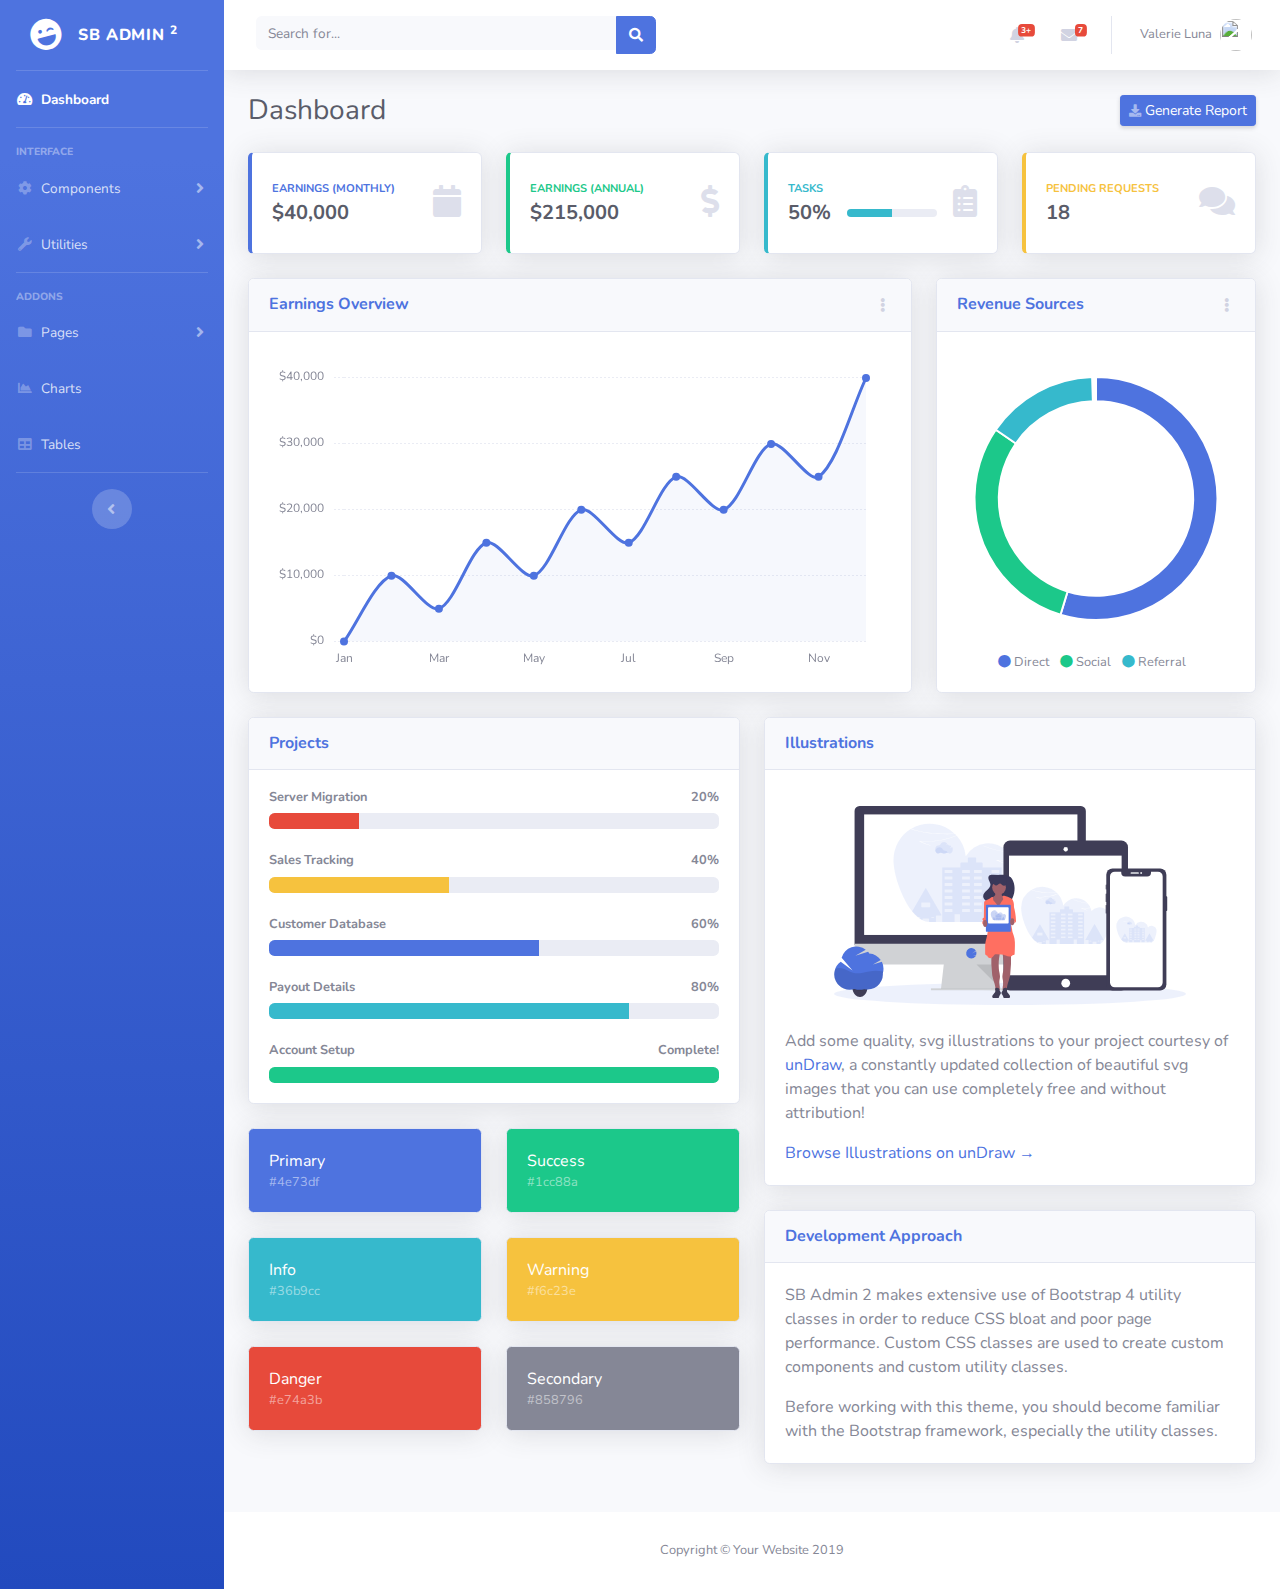
==== sb_admin2/index.html @ cfa723a1 "import data" ====
<!DOCTYPE html>
<html lang="en">

<head>

  <meta charset="utf-8">
  <meta http-equiv="X-UA-Compatible" content="IE=edge">
  <meta name="viewport" content="width=device-width, initial-scale=1, shrink-to-fit=no">
  <meta name="description" content="">
  <meta name="author" content="">

  <title>SB Admin 2 - Dashboard</title>

  <!-- Custom fonts for this template-->
  <link href="vendor/fontawesome-free/css/all.min.css" rel="stylesheet" type="text/css">
  <link href="https://fonts.googleapis.com/css?family=Nunito:200,200i,300,300i,400,400i,600,600i,700,700i,800,800i,900,900i" rel="stylesheet">

  <!-- Custom styles for this template-->
  <link href="css/sb-admin-2.min.css" rel="stylesheet">

</head>

<body id="page-top">

  <!-- Page Wrapper -->
  <div id="wrapper">

    <!-- Sidebar -->
    <ul class="navbar-nav bg-gradient-primary sidebar sidebar-dark accordion" id="accordionSidebar">

      <!-- Sidebar - Brand -->
      <a class="sidebar-brand d-flex align-items-center justify-content-center" href="index.html">
        <div class="sidebar-brand-icon rotate-n-15">
          <i class="fas fa-laugh-wink"></i>
        </div>
        <div class="sidebar-brand-text mx-3">SB Admin <sup>2</sup></div>
      </a>

      <!-- Divider -->
      <hr class="sidebar-divider my-0">

      <!-- Nav Item - Dashboard -->
      <li class="nav-item active">
        <a class="nav-link" href="index.html">
          <i class="fas fa-fw fa-tachometer-alt"></i>
          <span>Dashboard</span></a>
      </li>

      <!-- Divider -->
      <hr class="sidebar-divider">

      <!-- Heading -->
      <div class="sidebar-heading">
        Interface
      </div>

      <!-- Nav Item - Pages Collapse Menu -->
      <li class="nav-item">
        <a class="nav-link collapsed" href="#" data-toggle="collapse" data-target="#collapseTwo" aria-expanded="true" aria-controls="collapseTwo">
          <i class="fas fa-fw fa-cog"></i>
          <span>Components</span>
        </a>
        <div id="collapseTwo" class="collapse" aria-labelledby="headingTwo" data-parent="#accordionSidebar">
          <div class="bg-white py-2 collapse-inner rounded">
            <h6 class="collapse-header">Custom Components:</h6>
            <a class="collapse-item" href="buttons.html">Buttons</a>
            <a class="collapse-item" href="cards.html">Cards</a>
          </div>
        </div>
      </li>

      <!-- Nav Item - Utilities Collapse Menu -->
      <li class="nav-item">
        <a class="nav-link collapsed" href="#" data-toggle="collapse" data-target="#collapseUtilities" aria-expanded="true" aria-controls="collapseUtilities">
          <i class="fas fa-fw fa-wrench"></i>
          <span>Utilities</span>
        </a>
        <div id="collapseUtilities" class="collapse" aria-labelledby="headingUtilities" data-parent="#accordionSidebar">
          <div class="bg-white py-2 collapse-inner rounded">
            <h6 class="collapse-header">Custom Utilities:</h6>
            <a class="collapse-item" href="utilities-color.html">Colors</a>
            <a class="collapse-item" href="utilities-border.html">Borders</a>
            <a class="collapse-item" href="utilities-animation.html">Animations</a>
            <a class="collapse-item" href="utilities-other.html">Other</a>
          </div>
        </div>
      </li>

      <!-- Divider -->
      <hr class="sidebar-divider">

      <!-- Heading -->
      <div class="sidebar-heading">
        Addons
      </div>

      <!-- Nav Item - Pages Collapse Menu -->
      <li class="nav-item">
        <a class="nav-link collapsed" href="#" data-toggle="collapse" data-target="#collapsePages" aria-expanded="true" aria-controls="collapsePages">
          <i class="fas fa-fw fa-folder"></i>
          <span>Pages</span>
        </a>
        <div id="collapsePages" class="collapse" aria-labelledby="headingPages" data-parent="#accordionSidebar">
          <div class="bg-white py-2 collapse-inner rounded">
            <h6 class="collapse-header">Login Screens:</h6>
            <a class="collapse-item" href="login.html">Login</a>
            <a class="collapse-item" href="register.html">Register</a>
            <a class="collapse-item" href="forgot-password.html">Forgot Password</a>
            <div class="collapse-divider"></div>
            <h6 class="collapse-header">Other Pages:</h6>
            <a class="collapse-item" href="404.html">404 Page</a>
            <a class="collapse-item" href="blank.html">Blank Page</a>
          </div>
        </div>
      </li>

      <!-- Nav Item - Charts -->
      <li class="nav-item">
        <a class="nav-link" href="charts.html">
          <i class="fas fa-fw fa-chart-area"></i>
          <span>Charts</span></a>
      </li>

      <!-- Nav Item - Tables -->
      <li class="nav-item">
        <a class="nav-link" href="tables.html">
          <i class="fas fa-fw fa-table"></i>
          <span>Tables</span></a>
      </li>

      <!-- Divider -->
      <hr class="sidebar-divider d-none d-md-block">

      <!-- Sidebar Toggler (Sidebar) -->
      <div class="text-center d-none d-md-inline">
        <button class="rounded-circle border-0" id="sidebarToggle"></button>
      </div>

    </ul>
    <!-- End of Sidebar -->

    <!-- Content Wrapper -->
    <div id="content-wrapper" class="d-flex flex-column">

      <!-- Main Content -->
      <div id="content">

        <!-- Topbar -->
        <nav class="navbar navbar-expand navbar-light bg-white topbar mb-4 static-top shadow">

          <!-- Sidebar Toggle (Topbar) -->
          <button id="sidebarToggleTop" class="btn btn-link d-md-none rounded-circle mr-3">
            <i class="fa fa-bars"></i>
          </button>

          <!-- Topbar Search -->
          <form class="d-none d-sm-inline-block form-inline mr-auto ml-md-3 my-2 my-md-0 mw-100 navbar-search">
            <div class="input-group">
              <input type="text" class="form-control bg-light border-0 small" placeholder="Search for..." aria-label="Search" aria-describedby="basic-addon2">
              <div class="input-group-append">
                <button class="btn btn-primary" type="button">
                  <i class="fas fa-search fa-sm"></i>
                </button>
              </div>
            </div>
          </form>

          <!-- Topbar Navbar -->
          <ul class="navbar-nav ml-auto">

            <!-- Nav Item - Search Dropdown (Visible Only XS) -->
            <li class="nav-item dropdown no-arrow d-sm-none">
              <a class="nav-link dropdown-toggle" href="#" id="searchDropdown" role="button" data-toggle="dropdown" aria-haspopup="true" aria-expanded="false">
                <i class="fas fa-search fa-fw"></i>
              </a>
              <!-- Dropdown - Messages -->
              <div class="dropdown-menu dropdown-menu-right p-3 shadow animated--grow-in" aria-labelledby="searchDropdown">
                <form class="form-inline mr-auto w-100 navbar-search">
                  <div class="input-group">
                    <input type="text" class="form-control bg-light border-0 small" placeholder="Search for..." aria-label="Search" aria-describedby="basic-addon2">
                    <div class="input-group-append">
                      <button class="btn btn-primary" type="button">
                        <i class="fas fa-search fa-sm"></i>
                      </button>
                    </div>
                  </div>
                </form>
              </div>
            </li>

            <!-- Nav Item - Alerts -->
            <li class="nav-item dropdown no-arrow mx-1">
              <a class="nav-link dropdown-toggle" href="#" id="alertsDropdown" role="button" data-toggle="dropdown" aria-haspopup="true" aria-expanded="false">
                <i class="fas fa-bell fa-fw"></i>
                <!-- Counter - Alerts -->
                <span class="badge badge-danger badge-counter">3+</span>
              </a>
              <!-- Dropdown - Alerts -->
              <div class="dropdown-list dropdown-menu dropdown-menu-right shadow animated--grow-in" aria-labelledby="alertsDropdown">
                <h6 class="dropdown-header">
                  Alerts Center
                </h6>
                <a class="dropdown-item d-flex align-items-center" href="#">
                  <div class="mr-3">
                    <div class="icon-circle bg-primary">
                      <i class="fas fa-file-alt text-white"></i>
                    </div>
                  </div>
                  <div>
                    <div class="small text-gray-500">December 12, 2019</div>
                    <span class="font-weight-bold">A new monthly report is ready to download!</span>
                  </div>
                </a>
                <a class="dropdown-item d-flex align-items-center" href="#">
                  <div class="mr-3">
                    <div class="icon-circle bg-success">
                      <i class="fas fa-donate text-white"></i>
                    </div>
                  </div>
                  <div>
                    <div class="small text-gray-500">December 7, 2019</div>
                    $290.29 has been deposited into your account!
                  </div>
                </a>
                <a class="dropdown-item d-flex align-items-center" href="#">
                  <div class="mr-3">
                    <div class="icon-circle bg-warning">
                      <i class="fas fa-exclamation-triangle text-white"></i>
                    </div>
                  </div>
                  <div>
                    <div class="small text-gray-500">December 2, 2019</div>
                    Spending Alert: We've noticed unusually high spending for your account.
                  </div>
                </a>
                <a class="dropdown-item text-center small text-gray-500" href="#">Show All Alerts</a>
              </div>
            </li>

            <!-- Nav Item - Messages -->
            <li class="nav-item dropdown no-arrow mx-1">
              <a class="nav-link dropdown-toggle" href="#" id="messagesDropdown" role="button" data-toggle="dropdown" aria-haspopup="true" aria-expanded="false">
                <i class="fas fa-envelope fa-fw"></i>
                <!-- Counter - Messages -->
                <span class="badge badge-danger badge-counter">7</span>
              </a>
              <!-- Dropdown - Messages -->
              <div class="dropdown-list dropdown-menu dropdown-menu-right shadow animated--grow-in" aria-labelledby="messagesDropdown">
                <h6 class="dropdown-header">
                  Message Center
                </h6>
                <a class="dropdown-item d-flex align-items-center" href="#">
                  <div class="dropdown-list-image mr-3">
                    <img class="rounded-circle" src="https://source.unsplash.com/fn_BT9fwg_E/60x60" alt="">
                    <div class="status-indicator bg-success"></div>
                  </div>
                  <div class="font-weight-bold">
                    <div class="text-truncate">Hi there! I am wondering if you can help me with a problem I've been having.</div>
                    <div class="small text-gray-500">Emily Fowler · 58m</div>
                  </div>
                </a>
                <a class="dropdown-item d-flex align-items-center" href="#">
                  <div class="dropdown-list-image mr-3">
                    <img class="rounded-circle" src="https://source.unsplash.com/AU4VPcFN4LE/60x60" alt="">
                    <div class="status-indicator"></div>
                  </div>
                  <div>
                    <div class="text-truncate">I have the photos that you ordered last month, how would you like them sent to you?</div>
                    <div class="small text-gray-500">Jae Chun · 1d</div>
                  </div>
                </a>
                <a class="dropdown-item d-flex align-items-center" href="#">
                  <div class="dropdown-list-image mr-3">
                    <img class="rounded-circle" src="https://source.unsplash.com/CS2uCrpNzJY/60x60" alt="">
                    <div class="status-indicator bg-warning"></div>
                  </div>
                  <div>
                    <div class="text-truncate">Last month's report looks great, I am very happy with the progress so far, keep up the good work!</div>
                    <div class="small text-gray-500">Morgan Alvarez · 2d</div>
                  </div>
                </a>
                <a class="dropdown-item d-flex align-items-center" href="#">
                  <div class="dropdown-list-image mr-3">
                    <img class="rounded-circle" src="https://source.unsplash.com/Mv9hjnEUHR4/60x60" alt="">
                    <div class="status-indicator bg-success"></div>
                  </div>
                  <div>
                    <div class="text-truncate">Am I a good boy? The reason I ask is because someone told me that people say this to all dogs, even if they aren't good...</div>
                    <div class="small text-gray-500">Chicken the Dog · 2w</div>
                  </div>
                </a>
                <a class="dropdown-item text-center small text-gray-500" href="#">Read More Messages</a>
              </div>
            </li>

            <div class="topbar-divider d-none d-sm-block"></div>

            <!-- Nav Item - User Information -->
            <li class="nav-item dropdown no-arrow">
              <a class="nav-link dropdown-toggle" href="#" id="userDropdown" role="button" data-toggle="dropdown" aria-haspopup="true" aria-expanded="false">
                <span class="mr-2 d-none d-lg-inline text-gray-600 small">Valerie Luna</span>
                <img class="img-profile rounded-circle" src="https://source.unsplash.com/QAB-WJcbgJk/60x60">
              </a>
              <!-- Dropdown - User Information -->
              <div class="dropdown-menu dropdown-menu-right shadow animated--grow-in" aria-labelledby="userDropdown">
                <a class="dropdown-item" href="#">
                  <i class="fas fa-user fa-sm fa-fw mr-2 text-gray-400"></i>
                  Profile
                </a>
                <a class="dropdown-item" href="#">
                  <i class="fas fa-cogs fa-sm fa-fw mr-2 text-gray-400"></i>
                  Settings
                </a>
                <a class="dropdown-item" href="#">
                  <i class="fas fa-list fa-sm fa-fw mr-2 text-gray-400"></i>
                  Activity Log
                </a>
                <div class="dropdown-divider"></div>
                <a class="dropdown-item" href="#" data-toggle="modal" data-target="#logoutModal">
                  <i class="fas fa-sign-out-alt fa-sm fa-fw mr-2 text-gray-400"></i>
                  Logout
                </a>
              </div>
            </li>

          </ul>

        </nav>
        <!-- End of Topbar -->

        <!-- Begin Page Content -->
        <div class="container-fluid">

          <!-- Page Heading -->
          <div class="d-sm-flex align-items-center justify-content-between mb-4">
            <h1 class="h3 mb-0 text-gray-800">Dashboard</h1>
            <a href="#" class="d-none d-sm-inline-block btn btn-sm btn-primary shadow-sm"><i class="fas fa-download fa-sm text-white-50"></i> Generate Report</a>
          </div>

          <!-- Content Row -->
          <div class="row">

            <!-- Earnings (Monthly) Card Example -->
            <div class="col-xl-3 col-md-6 mb-4">
              <div class="card border-left-primary shadow h-100 py-2">
                <div class="card-body">
                  <div class="row no-gutters align-items-center">
                    <div class="col mr-2">
                      <div class="text-xs font-weight-bold text-primary text-uppercase mb-1">Earnings (Monthly)</div>
                      <div class="h5 mb-0 font-weight-bold text-gray-800">$40,000</div>
                    </div>
                    <div class="col-auto">
                      <i class="fas fa-calendar fa-2x text-gray-300"></i>
                    </div>
                  </div>
                </div>
              </div>
            </div>

            <!-- Earnings (Monthly) Card Example -->
            <div class="col-xl-3 col-md-6 mb-4">
              <div class="card border-left-success shadow h-100 py-2">
                <div class="card-body">
                  <div class="row no-gutters align-items-center">
                    <div class="col mr-2">
                      <div class="text-xs font-weight-bold text-success text-uppercase mb-1">Earnings (Annual)</div>
                      <div class="h5 mb-0 font-weight-bold text-gray-800">$215,000</div>
                    </div>
                    <div class="col-auto">
                      <i class="fas fa-dollar-sign fa-2x text-gray-300"></i>
                    </div>
                  </div>
                </div>
              </div>
            </div>

            <!-- Earnings (Monthly) Card Example -->
            <div class="col-xl-3 col-md-6 mb-4">
              <div class="card border-left-info shadow h-100 py-2">
                <div class="card-body">
                  <div class="row no-gutters align-items-center">
                    <div class="col mr-2">
                      <div class="text-xs font-weight-bold text-info text-uppercase mb-1">Tasks</div>
                      <div class="row no-gutters align-items-center">
                        <div class="col-auto">
                          <div class="h5 mb-0 mr-3 font-weight-bold text-gray-800">50%</div>
                        </div>
                        <div class="col">
                          <div class="progress progress-sm mr-2">
                            <div class="progress-bar bg-info" role="progressbar" style="width: 50%" aria-valuenow="50" aria-valuemin="0" aria-valuemax="100"></div>
                          </div>
                        </div>
                      </div>
                    </div>
                    <div class="col-auto">
                      <i class="fas fa-clipboard-list fa-2x text-gray-300"></i>
                    </div>
                  </div>
                </div>
              </div>
            </div>

            <!-- Pending Requests Card Example -->
            <div class="col-xl-3 col-md-6 mb-4">
              <div class="card border-left-warning shadow h-100 py-2">
                <div class="card-body">
                  <div class="row no-gutters align-items-center">
                    <div class="col mr-2">
                      <div class="text-xs font-weight-bold text-warning text-uppercase mb-1">Pending Requests</div>
                      <div class="h5 mb-0 font-weight-bold text-gray-800">18</div>
                    </div>
                    <div class="col-auto">
                      <i class="fas fa-comments fa-2x text-gray-300"></i>
                    </div>
                  </div>
                </div>
              </div>
            </div>
          </div>

          <!-- Content Row -->

          <div class="row">

            <!-- Area Chart -->
            <div class="col-xl-8 col-lg-7">
              <div class="card shadow mb-4">
                <!-- Card Header - Dropdown -->
                <div class="card-header py-3 d-flex flex-row align-items-center justify-content-between">
                  <h6 class="m-0 font-weight-bold text-primary">Earnings Overview</h6>
                  <div class="dropdown no-arrow">
                    <a class="dropdown-toggle" href="#" role="button" id="dropdownMenuLink" data-toggle="dropdown" aria-haspopup="true" aria-expanded="false">
                      <i class="fas fa-ellipsis-v fa-sm fa-fw text-gray-400"></i>
                    </a>
                    <div class="dropdown-menu dropdown-menu-right shadow animated--fade-in" aria-labelledby="dropdownMenuLink">
                      <div class="dropdown-header">Dropdown Header:</div>
                      <a class="dropdown-item" href="#">Action</a>
                      <a class="dropdown-item" href="#">Another action</a>
                      <div class="dropdown-divider"></div>
                      <a class="dropdown-item" href="#">Something else here</a>
                    </div>
                  </div>
                </div>
                <!-- Card Body -->
                <div class="card-body">
                  <div class="chart-area">
                    <canvas id="myAreaChart"></canvas>
                  </div>
                </div>
              </div>
            </div>

            <!-- Pie Chart -->
            <div class="col-xl-4 col-lg-5">
              <div class="card shadow mb-4">
                <!-- Card Header - Dropdown -->
                <div class="card-header py-3 d-flex flex-row align-items-center justify-content-between">
                  <h6 class="m-0 font-weight-bold text-primary">Revenue Sources</h6>
                  <div class="dropdown no-arrow">
                    <a class="dropdown-toggle" href="#" role="button" id="dropdownMenuLink" data-toggle="dropdown" aria-haspopup="true" aria-expanded="false">
                      <i class="fas fa-ellipsis-v fa-sm fa-fw text-gray-400"></i>
                    </a>
                    <div class="dropdown-menu dropdown-menu-right shadow animated--fade-in" aria-labelledby="dropdownMenuLink">
                      <div class="dropdown-header">Dropdown Header:</div>
                      <a class="dropdown-item" href="#">Action</a>
                      <a class="dropdown-item" href="#">Another action</a>
                      <div class="dropdown-divider"></div>
                      <a class="dropdown-item" href="#">Something else here</a>
                    </div>
                  </div>
                </div>
                <!-- Card Body -->
                <div class="card-body">
                  <div class="chart-pie pt-4 pb-2">
                    <canvas id="myPieChart"></canvas>
                  </div>
                  <div class="mt-4 text-center small">
                    <span class="mr-2">
                      <i class="fas fa-circle text-primary"></i> Direct
                    </span>
                    <span class="mr-2">
                      <i class="fas fa-circle text-success"></i> Social
                    </span>
                    <span class="mr-2">
                      <i class="fas fa-circle text-info"></i> Referral
                    </span>
                  </div>
                </div>
              </div>
            </div>
          </div>

          <!-- Content Row -->
          <div class="row">

            <!-- Content Column -->
            <div class="col-lg-6 mb-4">

              <!-- Project Card Example -->
              <div class="card shadow mb-4">
                <div class="card-header py-3">
                  <h6 class="m-0 font-weight-bold text-primary">Projects</h6>
                </div>
                <div class="card-body">
                  <h4 class="small font-weight-bold">Server Migration <span class="float-right">20%</span></h4>
                  <div class="progress mb-4">
                    <div class="progress-bar bg-danger" role="progressbar" style="width: 20%" aria-valuenow="20" aria-valuemin="0" aria-valuemax="100"></div>
                  </div>
                  <h4 class="small font-weight-bold">Sales Tracking <span class="float-right">40%</span></h4>
                  <div class="progress mb-4">
                    <div class="progress-bar bg-warning" role="progressbar" style="width: 40%" aria-valuenow="40" aria-valuemin="0" aria-valuemax="100"></div>
                  </div>
                  <h4 class="small font-weight-bold">Customer Database <span class="float-right">60%</span></h4>
                  <div class="progress mb-4">
                    <div class="progress-bar" role="progressbar" style="width: 60%" aria-valuenow="60" aria-valuemin="0" aria-valuemax="100"></div>
                  </div>
                  <h4 class="small font-weight-bold">Payout Details <span class="float-right">80%</span></h4>
                  <div class="progress mb-4">
                    <div class="progress-bar bg-info" role="progressbar" style="width: 80%" aria-valuenow="80" aria-valuemin="0" aria-valuemax="100"></div>
                  </div>
                  <h4 class="small font-weight-bold">Account Setup <span class="float-right">Complete!</span></h4>
                  <div class="progress">
                    <div class="progress-bar bg-success" role="progressbar" style="width: 100%" aria-valuenow="100" aria-valuemin="0" aria-valuemax="100"></div>
                  </div>
                </div>
              </div>

              <!-- Color System -->
              <div class="row">
                <div class="col-lg-6 mb-4">
                  <div class="card bg-primary text-white shadow">
                    <div class="card-body">
                      Primary
                      <div class="text-white-50 small">#4e73df</div>
                    </div>
                  </div>
                </div>
                <div class="col-lg-6 mb-4">
                  <div class="card bg-success text-white shadow">
                    <div class="card-body">
                      Success
                      <div class="text-white-50 small">#1cc88a</div>
                    </div>
                  </div>
                </div>
                <div class="col-lg-6 mb-4">
                  <div class="card bg-info text-white shadow">
                    <div class="card-body">
                      Info
                      <div class="text-white-50 small">#36b9cc</div>
                    </div>
                  </div>
                </div>
                <div class="col-lg-6 mb-4">
                  <div class="card bg-warning text-white shadow">
                    <div class="card-body">
                      Warning
                      <div class="text-white-50 small">#f6c23e</div>
                    </div>
                  </div>
                </div>
                <div class="col-lg-6 mb-4">
                  <div class="card bg-danger text-white shadow">
                    <div class="card-body">
                      Danger
                      <div class="text-white-50 small">#e74a3b</div>
                    </div>
                  </div>
                </div>
                <div class="col-lg-6 mb-4">
                  <div class="card bg-secondary text-white shadow">
                    <div class="card-body">
                      Secondary
                      <div class="text-white-50 small">#858796</div>
                    </div>
                  </div>
                </div>
              </div>

            </div>

            <div class="col-lg-6 mb-4">

              <!-- Illustrations -->
              <div class="card shadow mb-4">
                <div class="card-header py-3">
                  <h6 class="m-0 font-weight-bold text-primary">Illustrations</h6>
                </div>
                <div class="card-body">
                  <div class="text-center">
                    <img class="img-fluid px-3 px-sm-4 mt-3 mb-4" style="width: 25rem;" src="img/undraw_posting_photo.svg" alt="">
                  </div>
                  <p>Add some quality, svg illustrations to your project courtesy of <a target="_blank" rel="nofollow" href="https://undraw.co/">unDraw</a>, a constantly updated collection of beautiful svg images that you can use completely free and without attribution!</p>
                  <a target="_blank" rel="nofollow" href="https://undraw.co/">Browse Illustrations on unDraw &rarr;</a>
                </div>
              </div>

              <!-- Approach -->
              <div class="card shadow mb-4">
                <div class="card-header py-3">
                  <h6 class="m-0 font-weight-bold text-primary">Development Approach</h6>
                </div>
                <div class="card-body">
                  <p>SB Admin 2 makes extensive use of Bootstrap 4 utility classes in order to reduce CSS bloat and poor page performance. Custom CSS classes are used to create custom components and custom utility classes.</p>
                  <p class="mb-0">Before working with this theme, you should become familiar with the Bootstrap framework, especially the utility classes.</p>
                </div>
              </div>

            </div>
          </div>

        </div>
        <!-- /.container-fluid -->

      </div>
      <!-- End of Main Content -->

      <!-- Footer -->
      <footer class="sticky-footer bg-white">
        <div class="container my-auto">
          <div class="copyright text-center my-auto">
            <span>Copyright &copy; Your Website 2019</span>
          </div>
        </div>
      </footer>
      <!-- End of Footer -->

    </div>
    <!-- End of Content Wrapper -->

  </div>
  <!-- End of Page Wrapper -->

  <!-- Scroll to Top Button-->
  <a class="scroll-to-top rounded" href="#page-top">
    <i class="fas fa-angle-up"></i>
  </a>

  <!-- Logout Modal-->
  <div class="modal fade" id="logoutModal" tabindex="-1" role="dialog" aria-labelledby="exampleModalLabel" aria-hidden="true">
    <div class="modal-dialog" role="document">
      <div class="modal-content">
        <div class="modal-header">
          <h5 class="modal-title" id="exampleModalLabel">Ready to Leave?</h5>
          <button class="close" type="button" data-dismiss="modal" aria-label="Close">
            <span aria-hidden="true">×</span>
          </button>
        </div>
        <div class="modal-body">Select "Logout" below if you are ready to end your current session.</div>
        <div class="modal-footer">
          <button class="btn btn-secondary" type="button" data-dismiss="modal">Cancel</button>
          <a class="btn btn-primary" href="login.html">Logout</a>
        </div>
      </div>
    </div>
  </div>

  <!-- Bootstrap core JavaScript-->
  <script src="vendor/jquery/jquery.min.js"></script>
  <script src="vendor/bootstrap/js/bootstrap.bundle.min.js"></script>

  <!-- Core plugin JavaScript-->
  <script src="vendor/jquery-easing/jquery.easing.min.js"></script>

  <!-- Custom scripts for all pages-->
  <script src="js/sb-admin-2.min.js"></script>

  <!-- Page level plugins -->
  <script src="vendor/chart.js/Chart.min.js"></script>

  <!-- Page level custom scripts -->
  <script src="js/demo/chart-area-demo.js"></script>
  <script src="js/demo/chart-pie-demo.js"></script>

</body>

</html>
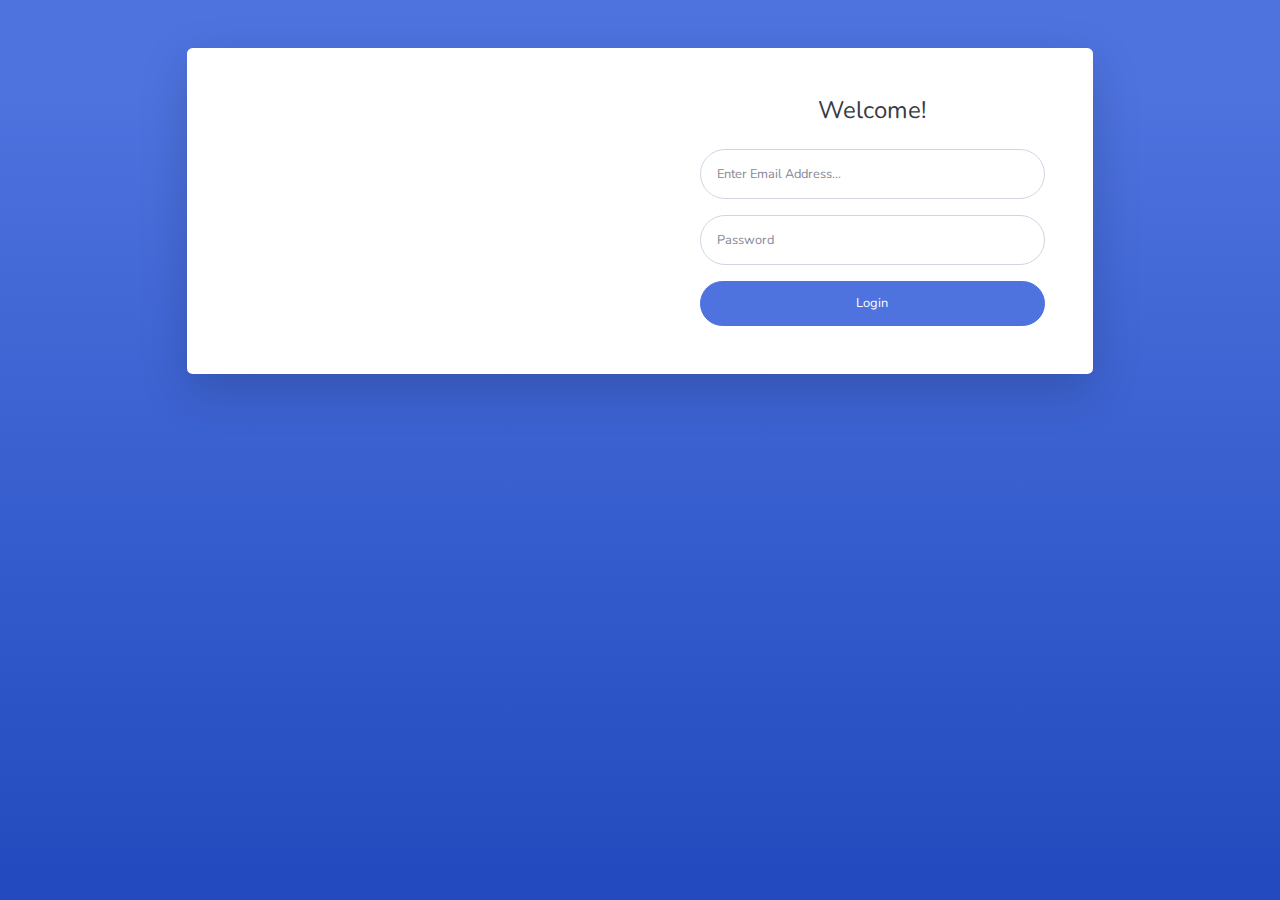
==== commit 2f65fc7a: "add data" ====
--- a/sb_admin2/index.html
+++ b/sb_admin2/index.html
@@ -9,650 +9,74 @@
   <meta name="description" content="">
   <meta name="author" content="">
 
-  <title>SB Admin 2 - Dashboard</title>
+  <title>Login</title>
 
   <!-- Custom fonts for this template-->
   <link href="vendor/fontawesome-free/css/all.min.css" rel="stylesheet" type="text/css">
-  <link href="https://fonts.googleapis.com/css?family=Nunito:200,200i,300,300i,400,400i,600,600i,700,700i,800,800i,900,900i" rel="stylesheet">
+  <link
+    href="https://fonts.googleapis.com/css?family=Nunito:200,200i,300,300i,400,400i,600,600i,700,700i,800,800i,900,900i"
+    rel="stylesheet">
 
   <!-- Custom styles for this template-->
-  <link href="css/sb-admin-2.min.css" rel="stylesheet">
+  <link href="css/sb-admin-2.css" rel="stylesheet">
+
+  <script src="https://code.jquery.com/jquery-3.3.1.js" integrity="sha256-2Kok7MbOyxpgUVvAk/HJ2jigOSYS2auK4Pfzbm7uH60="
+    crossorigin="anonymous"></script>
 
 </head>
 
-<body id="page-top">
+<body class="bg-gradient-primary">
 
-  <!-- Page Wrapper -->
-  <div id="wrapper">
+  <div class="container">
 
-    <!-- Sidebar -->
-    <ul class="navbar-nav bg-gradient-primary sidebar sidebar-dark accordion" id="accordionSidebar">
+    <!-- Outer Row -->
+    <div class="row justify-content-center">
 
-      <!-- Sidebar - Brand -->
-      <a class="sidebar-brand d-flex align-items-center justify-content-center" href="index.html">
-        <div class="sidebar-brand-icon rotate-n-15">
-          <i class="fas fa-laugh-wink"></i>
-        </div>
-        <div class="sidebar-brand-text mx-3">SB Admin <sup>2</sup></div>
-      </a>
+      <div class="col-xl-10 col-lg-12 col-md-9">
 
-      <!-- Divider -->
-      <hr class="sidebar-divider my-0">
-
-      <!-- Nav Item - Dashboard -->
-      <li class="nav-item active">
-        <a class="nav-link" href="index.html">
-          <i class="fas fa-fw fa-tachometer-alt"></i>
-          <span>Dashboard</span></a>
-      </li>
-
-      <!-- Divider -->
-      <hr class="sidebar-divider">
-
-      <!-- Heading -->
-      <div class="sidebar-heading">
-        Interface
-      </div>
-
-      <!-- Nav Item - Pages Collapse Menu -->
-      <li class="nav-item">
-        <a class="nav-link collapsed" href="#" data-toggle="collapse" data-target="#collapseTwo" aria-expanded="true" aria-controls="collapseTwo">
-          <i class="fas fa-fw fa-cog"></i>
-          <span>Components</span>
-        </a>
-        <div id="collapseTwo" class="collapse" aria-labelledby="headingTwo" data-parent="#accordionSidebar">
-          <div class="bg-white py-2 collapse-inner rounded">
-            <h6 class="collapse-header">Custom Components:</h6>
-            <a class="collapse-item" href="buttons.html">Buttons</a>
-            <a class="collapse-item" href="cards.html">Cards</a>
-          </div>
-        </div>
-      </li>
-
-      <!-- Nav Item - Utilities Collapse Menu -->
-      <li class="nav-item">
-        <a class="nav-link collapsed" href="#" data-toggle="collapse" data-target="#collapseUtilities" aria-expanded="true" aria-controls="collapseUtilities">
-          <i class="fas fa-fw fa-wrench"></i>
-          <span>Utilities</span>
-        </a>
-        <div id="collapseUtilities" class="collapse" aria-labelledby="headingUtilities" data-parent="#accordionSidebar">
-          <div class="bg-white py-2 collapse-inner rounded">
-            <h6 class="collapse-header">Custom Utilities:</h6>
-            <a class="collapse-item" href="utilities-color.html">Colors</a>
-            <a class="collapse-item" href="utilities-border.html">Borders</a>
-            <a class="collapse-item" href="utilities-animation.html">Animations</a>
-            <a class="collapse-item" href="utilities-other.html">Other</a>
-          </div>
-        </div>
-      </li>
-
-      <!-- Divider -->
-      <hr class="sidebar-divider">
-
-      <!-- Heading -->
-      <div class="sidebar-heading">
-        Addons
-      </div>
-
-      <!-- Nav Item - Pages Collapse Menu -->
-      <li class="nav-item">
-        <a class="nav-link collapsed" href="#" data-toggle="collapse" data-target="#collapsePages" aria-expanded="true" aria-controls="collapsePages">
-          <i class="fas fa-fw fa-folder"></i>
-          <span>Pages</span>
-        </a>
-        <div id="collapsePages" class="collapse" aria-labelledby="headingPages" data-parent="#accordionSidebar">
-          <div class="bg-white py-2 collapse-inner rounded">
-            <h6 class="collapse-header">Login Screens:</h6>
-            <a class="collapse-item" href="login.html">Login</a>
-            <a class="collapse-item" href="register.html">Register</a>
-            <a class="collapse-item" href="forgot-password.html">Forgot Password</a>
-            <div class="collapse-divider"></div>
-            <h6 class="collapse-header">Other Pages:</h6>
-            <a class="collapse-item" href="404.html">404 Page</a>
-            <a class="collapse-item" href="blank.html">Blank Page</a>
-          </div>
-        </div>
-      </li>
-
-      <!-- Nav Item - Charts -->
-      <li class="nav-item">
-        <a class="nav-link" href="charts.html">
-          <i class="fas fa-fw fa-chart-area"></i>
-          <span>Charts</span></a>
-      </li>
-
-      <!-- Nav Item - Tables -->
-      <li class="nav-item">
-        <a class="nav-link" href="tables.html">
-          <i class="fas fa-fw fa-table"></i>
-          <span>Tables</span></a>
-      </li>
-
-      <!-- Divider -->
-      <hr class="sidebar-divider d-none d-md-block">
-
-      <!-- Sidebar Toggler (Sidebar) -->
-      <div class="text-center d-none d-md-inline">
-        <button class="rounded-circle border-0" id="sidebarToggle"></button>
-      </div>
-
-    </ul>
-    <!-- End of Sidebar -->
-
-    <!-- Content Wrapper -->
-    <div id="content-wrapper" class="d-flex flex-column">
-
-      <!-- Main Content -->
-      <div id="content">
-
-        <!-- Topbar -->
-        <nav class="navbar navbar-expand navbar-light bg-white topbar mb-4 static-top shadow">
-
-          <!-- Sidebar Toggle (Topbar) -->
-          <button id="sidebarToggleTop" class="btn btn-link d-md-none rounded-circle mr-3">
-            <i class="fa fa-bars"></i>
-          </button>
-
-          <!-- Topbar Search -->
-          <form class="d-none d-sm-inline-block form-inline mr-auto ml-md-3 my-2 my-md-0 mw-100 navbar-search">
-            <div class="input-group">
-              <input type="text" class="form-control bg-light border-0 small" placeholder="Search for..." aria-label="Search" aria-describedby="basic-addon2">
-              <div class="input-group-append">
-                <button class="btn btn-primary" type="button">
-                  <i class="fas fa-search fa-sm"></i>
-                </button>
-              </div>
-            </div>
-          </form>
-
-          <!-- Topbar Navbar -->
-          <ul class="navbar-nav ml-auto">
-
-            <!-- Nav Item - Search Dropdown (Visible Only XS) -->
-            <li class="nav-item dropdown no-arrow d-sm-none">
-              <a class="nav-link dropdown-toggle" href="#" id="searchDropdown" role="button" data-toggle="dropdown" aria-haspopup="true" aria-expanded="false">
-                <i class="fas fa-search fa-fw"></i>
-              </a>
-              <!-- Dropdown - Messages -->
-              <div class="dropdown-menu dropdown-menu-right p-3 shadow animated--grow-in" aria-labelledby="searchDropdown">
-                <form class="form-inline mr-auto w-100 navbar-search">
-                  <div class="input-group">
-                    <input type="text" class="form-control bg-light border-0 small" placeholder="Search for..." aria-label="Search" aria-describedby="basic-addon2">
-                    <div class="input-group-append">
-                      <button class="btn btn-primary" type="button">
-                        <i class="fas fa-search fa-sm"></i>
-                      </button>
+        <div class="card o-hidden border-0 shadow-lg my-5">
+          <div class="card-body p-0">
+            <!-- Nested Row within Card Body -->
+            <div class="row">
+              <div class="col-lg-6 d-none d-lg-block bg-login-image"></div>
+              <div class="col-lg-6">
+                <div class="p-5">
+                  <div class="text-center">
+                    <h1 class="h4 text-gray-900 mb-4">Welcome!</h1>
+                  </div>
+                  <form class="user" action="dashboard.html" novalidate id="mainform">
+                    <div class="form-group">
+                      <input type="email" required class="form-control form-control-user" id="email"
+                        placeholder="Enter Email Address...">
+                        <div class="invalid-feedback">
+                            Something went wrong check your Email
+                        </div>
+                        <div class="valid-feedback">
+                            That's cool Email
+                        </div>
                     </div>
-                  </div>
-                </form>
-              </div>
-            </li>
-
-            <!-- Nav Item - Alerts -->
-            <li class="nav-item dropdown no-arrow mx-1">
-              <a class="nav-link dropdown-toggle" href="#" id="alertsDropdown" role="button" data-toggle="dropdown" aria-haspopup="true" aria-expanded="false">
-                <i class="fas fa-bell fa-fw"></i>
-                <!-- Counter - Alerts -->
-                <span class="badge badge-danger badge-counter">3+</span>
-              </a>
-              <!-- Dropdown - Alerts -->
-              <div class="dropdown-list dropdown-menu dropdown-menu-right shadow animated--grow-in" aria-labelledby="alertsDropdown">
-                <h6 class="dropdown-header">
-                  Alerts Center
-                </h6>
-                <a class="dropdown-item d-flex align-items-center" href="#">
-                  <div class="mr-3">
-                    <div class="icon-circle bg-primary">
-                      <i class="fas fa-file-alt text-white"></i>
+                    <div class="form-group">
+                      <input type="password" required class="form-control form-control-user" id="password"
+                        placeholder="Password">
+                        <div class="invalid-feedback">
+                            Ah! Your forgot it again?
+                        </div>
+                        <div class="valid-feedback">
+                            
+                        </div>
                     </div>
-                  </div>
-                  <div>
-                    <div class="small text-gray-500">December 12, 2019</div>
-                    <span class="font-weight-bold">A new monthly report is ready to download!</span>
-                  </div>
-                </a>
-                <a class="dropdown-item d-flex align-items-center" href="#">
-                  <div class="mr-3">
-                    <div class="icon-circle bg-success">
-                      <i class="fas fa-donate text-white"></i>
-                    </div>
-                  </div>
-                  <div>
-                    <div class="small text-gray-500">December 7, 2019</div>
-                    $290.29 has been deposited into your account!
-                  </div>
-                </a>
-                <a class="dropdown-item d-flex align-items-center" href="#">
-                  <div class="mr-3">
-                    <div class="icon-circle bg-warning">
-                      <i class="fas fa-exclamation-triangle text-white"></i>
-                    </div>
-                  </div>
-                  <div>
-                    <div class="small text-gray-500">December 2, 2019</div>
-                    Spending Alert: We've noticed unusually high spending for your account.
-                  </div>
-                </a>
-                <a class="dropdown-item text-center small text-gray-500" href="#">Show All Alerts</a>
-              </div>
-            </li>
-
-            <!-- Nav Item - Messages -->
-            <li class="nav-item dropdown no-arrow mx-1">
-              <a class="nav-link dropdown-toggle" href="#" id="messagesDropdown" role="button" data-toggle="dropdown" aria-haspopup="true" aria-expanded="false">
-                <i class="fas fa-envelope fa-fw"></i>
-                <!-- Counter - Messages -->
-                <span class="badge badge-danger badge-counter">7</span>
-              </a>
-              <!-- Dropdown - Messages -->
-              <div class="dropdown-list dropdown-menu dropdown-menu-right shadow animated--grow-in" aria-labelledby="messagesDropdown">
-                <h6 class="dropdown-header">
-                  Message Center
-                </h6>
-                <a class="dropdown-item d-flex align-items-center" href="#">
-                  <div class="dropdown-list-image mr-3">
-                    <img class="rounded-circle" src="https://source.unsplash.com/fn_BT9fwg_E/60x60" alt="">
-                    <div class="status-indicator bg-success"></div>
-                  </div>
-                  <div class="font-weight-bold">
-                    <div class="text-truncate">Hi there! I am wondering if you can help me with a problem I've been having.</div>
-                    <div class="small text-gray-500">Emily Fowler · 58m</div>
-                  </div>
-                </a>
-                <a class="dropdown-item d-flex align-items-center" href="#">
-                  <div class="dropdown-list-image mr-3">
-                    <img class="rounded-circle" src="https://source.unsplash.com/AU4VPcFN4LE/60x60" alt="">
-                    <div class="status-indicator"></div>
-                  </div>
-                  <div>
-                    <div class="text-truncate">I have the photos that you ordered last month, how would you like them sent to you?</div>
-                    <div class="small text-gray-500">Jae Chun · 1d</div>
-                  </div>
-                </a>
-                <a class="dropdown-item d-flex align-items-center" href="#">
-                  <div class="dropdown-list-image mr-3">
-                    <img class="rounded-circle" src="https://source.unsplash.com/CS2uCrpNzJY/60x60" alt="">
-                    <div class="status-indicator bg-warning"></div>
-                  </div>
-                  <div>
-                    <div class="text-truncate">Last month's report looks great, I am very happy with the progress so far, keep up the good work!</div>
-                    <div class="small text-gray-500">Morgan Alvarez · 2d</div>
-                  </div>
-                </a>
-                <a class="dropdown-item d-flex align-items-center" href="#">
-                  <div class="dropdown-list-image mr-3">
-                    <img class="rounded-circle" src="https://source.unsplash.com/Mv9hjnEUHR4/60x60" alt="">
-                    <div class="status-indicator bg-success"></div>
-                  </div>
-                  <div>
-                    <div class="text-truncate">Am I a good boy? The reason I ask is because someone told me that people say this to all dogs, even if they aren't good...</div>
-                    <div class="small text-gray-500">Chicken the Dog · 2w</div>
-                  </div>
-                </a>
-                <a class="dropdown-item text-center small text-gray-500" href="#">Read More Messages</a>
-              </div>
-            </li>
-
-            <div class="topbar-divider d-none d-sm-block"></div>
-
-            <!-- Nav Item - User Information -->
-            <li class="nav-item dropdown no-arrow">
-              <a class="nav-link dropdown-toggle" href="#" id="userDropdown" role="button" data-toggle="dropdown" aria-haspopup="true" aria-expanded="false">
-                <span class="mr-2 d-none d-lg-inline text-gray-600 small">Valerie Luna</span>
-                <img class="img-profile rounded-circle" src="https://source.unsplash.com/QAB-WJcbgJk/60x60">
-              </a>
-              <!-- Dropdown - User Information -->
-              <div class="dropdown-menu dropdown-menu-right shadow animated--grow-in" aria-labelledby="userDropdown">
-                <a class="dropdown-item" href="#">
-                  <i class="fas fa-user fa-sm fa-fw mr-2 text-gray-400"></i>
-                  Profile
-                </a>
-                <a class="dropdown-item" href="#">
-                  <i class="fas fa-cogs fa-sm fa-fw mr-2 text-gray-400"></i>
-                  Settings
-                </a>
-                <a class="dropdown-item" href="#">
-                  <i class="fas fa-list fa-sm fa-fw mr-2 text-gray-400"></i>
-                  Activity Log
-                </a>
-                <div class="dropdown-divider"></div>
-                <a class="dropdown-item" href="#" data-toggle="modal" data-target="#logoutModal">
-                  <i class="fas fa-sign-out-alt fa-sm fa-fw mr-2 text-gray-400"></i>
-                  Logout
-                </a>
-              </div>
-            </li>
-
-          </ul>
-
-        </nav>
-        <!-- End of Topbar -->
-
-        <!-- Begin Page Content -->
-        <div class="container-fluid">
-
-          <!-- Page Heading -->
-          <div class="d-sm-flex align-items-center justify-content-between mb-4">
-            <h1 class="h3 mb-0 text-gray-800">Dashboard</h1>
-            <a href="#" class="d-none d-sm-inline-block btn btn-sm btn-primary shadow-sm"><i class="fas fa-download fa-sm text-white-50"></i> Generate Report</a>
-          </div>
-
-          <!-- Content Row -->
-          <div class="row">
-
-            <!-- Earnings (Monthly) Card Example -->
-            <div class="col-xl-3 col-md-6 mb-4">
-              <div class="card border-left-primary shadow h-100 py-2">
-                <div class="card-body">
-                  <div class="row no-gutters align-items-center">
-                    <div class="col mr-2">
-                      <div class="text-xs font-weight-bold text-primary text-uppercase mb-1">Earnings (Monthly)</div>
-                      <div class="h5 mb-0 font-weight-bold text-gray-800">$40,000</div>
-                    </div>
-                    <div class="col-auto">
-                      <i class="fas fa-calendar fa-2x text-gray-300"></i>
-                    </div>
-                  </div>
-                </div>
-              </div>
-            </div>
-
-            <!-- Earnings (Monthly) Card Example -->
-            <div class="col-xl-3 col-md-6 mb-4">
-              <div class="card border-left-success shadow h-100 py-2">
-                <div class="card-body">
-                  <div class="row no-gutters align-items-center">
-                    <div class="col mr-2">
-                      <div class="text-xs font-weight-bold text-success text-uppercase mb-1">Earnings (Annual)</div>
-                      <div class="h5 mb-0 font-weight-bold text-gray-800">$215,000</div>
-                    </div>
-                    <div class="col-auto">
-                      <i class="fas fa-dollar-sign fa-2x text-gray-300"></i>
-                    </div>
-                  </div>
-                </div>
-              </div>
-            </div>
-
-            <!-- Earnings (Monthly) Card Example -->
-            <div class="col-xl-3 col-md-6 mb-4">
-              <div class="card border-left-info shadow h-100 py-2">
-                <div class="card-body">
-                  <div class="row no-gutters align-items-center">
-                    <div class="col mr-2">
-                      <div class="text-xs font-weight-bold text-info text-uppercase mb-1">Tasks</div>
-                      <div class="row no-gutters align-items-center">
-                        <div class="col-auto">
-                          <div class="h5 mb-0 mr-3 font-weight-bold text-gray-800">50%</div>
-                        </div>
-                        <div class="col">
-                          <div class="progress progress-sm mr-2">
-                            <div class="progress-bar bg-info" role="progressbar" style="width: 50%" aria-valuenow="50" aria-valuemin="0" aria-valuemax="100"></div>
-                          </div>
-                        </div>
-                      </div>
-                    </div>
-                    <div class="col-auto">
-                      <i class="fas fa-clipboard-list fa-2x text-gray-300"></i>
-                    </div>
-                  </div>
-                </div>
-              </div>
-            </div>
-
-            <!-- Pending Requests Card Example -->
-            <div class="col-xl-3 col-md-6 mb-4">
-              <div class="card border-left-warning shadow h-100 py-2">
-                <div class="card-body">
-                  <div class="row no-gutters align-items-center">
-                    <div class="col mr-2">
-                      <div class="text-xs font-weight-bold text-warning text-uppercase mb-1">Pending Requests</div>
-                      <div class="h5 mb-0 font-weight-bold text-gray-800">18</div>
-                    </div>
-                    <div class="col-auto">
-                      <i class="fas fa-comments fa-2x text-gray-300"></i>
-                    </div>
-                  </div>
+                    <button class="btn btn-primary btn-user btn-block" id="logbtn">Login</button>
+                  </form>
                 </div>
               </div>
             </div>
           </div>
-
-          <!-- Content Row -->
-
-          <div class="row">
-
-            <!-- Area Chart -->
-            <div class="col-xl-8 col-lg-7">
-              <div class="card shadow mb-4">
-                <!-- Card Header - Dropdown -->
-                <div class="card-header py-3 d-flex flex-row align-items-center justify-content-between">
-                  <h6 class="m-0 font-weight-bold text-primary">Earnings Overview</h6>
-                  <div class="dropdown no-arrow">
-                    <a class="dropdown-toggle" href="#" role="button" id="dropdownMenuLink" data-toggle="dropdown" aria-haspopup="true" aria-expanded="false">
-                      <i class="fas fa-ellipsis-v fa-sm fa-fw text-gray-400"></i>
-                    </a>
-                    <div class="dropdown-menu dropdown-menu-right shadow animated--fade-in" aria-labelledby="dropdownMenuLink">
-                      <div class="dropdown-header">Dropdown Header:</div>
-                      <a class="dropdown-item" href="#">Action</a>
-                      <a class="dropdown-item" href="#">Another action</a>
-                      <div class="dropdown-divider"></div>
-                      <a class="dropdown-item" href="#">Something else here</a>
-                    </div>
-                  </div>
-                </div>
-                <!-- Card Body -->
-                <div class="card-body">
-                  <div class="chart-area">
-                    <canvas id="myAreaChart"></canvas>
-                  </div>
-                </div>
-              </div>
-            </div>
-
-            <!-- Pie Chart -->
-            <div class="col-xl-4 col-lg-5">
-              <div class="card shadow mb-4">
-                <!-- Card Header - Dropdown -->
-                <div class="card-header py-3 d-flex flex-row align-items-center justify-content-between">
-                  <h6 class="m-0 font-weight-bold text-primary">Revenue Sources</h6>
-                  <div class="dropdown no-arrow">
-                    <a class="dropdown-toggle" href="#" role="button" id="dropdownMenuLink" data-toggle="dropdown" aria-haspopup="true" aria-expanded="false">
-                      <i class="fas fa-ellipsis-v fa-sm fa-fw text-gray-400"></i>
-                    </a>
-                    <div class="dropdown-menu dropdown-menu-right shadow animated--fade-in" aria-labelledby="dropdownMenuLink">
-                      <div class="dropdown-header">Dropdown Header:</div>
-                      <a class="dropdown-item" href="#">Action</a>
-                      <a class="dropdown-item" href="#">Another action</a>
-                      <div class="dropdown-divider"></div>
-                      <a class="dropdown-item" href="#">Something else here</a>
-                    </div>
-                  </div>
-                </div>
-                <!-- Card Body -->
-                <div class="card-body">
-                  <div class="chart-pie pt-4 pb-2">
-                    <canvas id="myPieChart"></canvas>
-                  </div>
-                  <div class="mt-4 text-center small">
-                    <span class="mr-2">
-                      <i class="fas fa-circle text-primary"></i> Direct
-                    </span>
-                    <span class="mr-2">
-                      <i class="fas fa-circle text-success"></i> Social
-                    </span>
-                    <span class="mr-2">
-                      <i class="fas fa-circle text-info"></i> Referral
-                    </span>
-                  </div>
-                </div>
-              </div>
-            </div>
-          </div>
-
-          <!-- Content Row -->
-          <div class="row">
-
-            <!-- Content Column -->
-            <div class="col-lg-6 mb-4">
-
-              <!-- Project Card Example -->
-              <div class="card shadow mb-4">
-                <div class="card-header py-3">
-                  <h6 class="m-0 font-weight-bold text-primary">Projects</h6>
-                </div>
-                <div class="card-body">
-                  <h4 class="small font-weight-bold">Server Migration <span class="float-right">20%</span></h4>
-                  <div class="progress mb-4">
-                    <div class="progress-bar bg-danger" role="progressbar" style="width: 20%" aria-valuenow="20" aria-valuemin="0" aria-valuemax="100"></div>
-                  </div>
-                  <h4 class="small font-weight-bold">Sales Tracking <span class="float-right">40%</span></h4>
-                  <div class="progress mb-4">
-                    <div class="progress-bar bg-warning" role="progressbar" style="width: 40%" aria-valuenow="40" aria-valuemin="0" aria-valuemax="100"></div>
-                  </div>
-                  <h4 class="small font-weight-bold">Customer Database <span class="float-right">60%</span></h4>
-                  <div class="progress mb-4">
-                    <div class="progress-bar" role="progressbar" style="width: 60%" aria-valuenow="60" aria-valuemin="0" aria-valuemax="100"></div>
-                  </div>
-                  <h4 class="small font-weight-bold">Payout Details <span class="float-right">80%</span></h4>
-                  <div class="progress mb-4">
-                    <div class="progress-bar bg-info" role="progressbar" style="width: 80%" aria-valuenow="80" aria-valuemin="0" aria-valuemax="100"></div>
-                  </div>
-                  <h4 class="small font-weight-bold">Account Setup <span class="float-right">Complete!</span></h4>
-                  <div class="progress">
-                    <div class="progress-bar bg-success" role="progressbar" style="width: 100%" aria-valuenow="100" aria-valuemin="0" aria-valuemax="100"></div>
-                  </div>
-                </div>
-              </div>
-
-              <!-- Color System -->
-              <div class="row">
-                <div class="col-lg-6 mb-4">
-                  <div class="card bg-primary text-white shadow">
-                    <div class="card-body">
-                      Primary
-                      <div class="text-white-50 small">#4e73df</div>
-                    </div>
-                  </div>
-                </div>
-                <div class="col-lg-6 mb-4">
-                  <div class="card bg-success text-white shadow">
-                    <div class="card-body">
-                      Success
-                      <div class="text-white-50 small">#1cc88a</div>
-                    </div>
-                  </div>
-                </div>
-                <div class="col-lg-6 mb-4">
-                  <div class="card bg-info text-white shadow">
-                    <div class="card-body">
-                      Info
-                      <div class="text-white-50 small">#36b9cc</div>
-                    </div>
-                  </div>
-                </div>
-                <div class="col-lg-6 mb-4">
-                  <div class="card bg-warning text-white shadow">
-                    <div class="card-body">
-                      Warning
-                      <div class="text-white-50 small">#f6c23e</div>
-                    </div>
-                  </div>
-                </div>
-                <div class="col-lg-6 mb-4">
-                  <div class="card bg-danger text-white shadow">
-                    <div class="card-body">
-                      Danger
-                      <div class="text-white-50 small">#e74a3b</div>
-                    </div>
-                  </div>
-                </div>
-                <div class="col-lg-6 mb-4">
-                  <div class="card bg-secondary text-white shadow">
-                    <div class="card-body">
-                      Secondary
-                      <div class="text-white-50 small">#858796</div>
-                    </div>
-                  </div>
-                </div>
-              </div>
-
-            </div>
-
-            <div class="col-lg-6 mb-4">
-
-              <!-- Illustrations -->
-              <div class="card shadow mb-4">
-                <div class="card-header py-3">
-                  <h6 class="m-0 font-weight-bold text-primary">Illustrations</h6>
-                </div>
-                <div class="card-body">
-                  <div class="text-center">
-                    <img class="img-fluid px-3 px-sm-4 mt-3 mb-4" style="width: 25rem;" src="img/undraw_posting_photo.svg" alt="">
-                  </div>
-                  <p>Add some quality, svg illustrations to your project courtesy of <a target="_blank" rel="nofollow" href="https://undraw.co/">unDraw</a>, a constantly updated collection of beautiful svg images that you can use completely free and without attribution!</p>
-                  <a target="_blank" rel="nofollow" href="https://undraw.co/">Browse Illustrations on unDraw &rarr;</a>
-                </div>
-              </div>
-
-              <!-- Approach -->
-              <div class="card shadow mb-4">
-                <div class="card-header py-3">
-                  <h6 class="m-0 font-weight-bold text-primary">Development Approach</h6>
-                </div>
-                <div class="card-body">
-                  <p>SB Admin 2 makes extensive use of Bootstrap 4 utility classes in order to reduce CSS bloat and poor page performance. Custom CSS classes are used to create custom components and custom utility classes.</p>
-                  <p class="mb-0">Before working with this theme, you should become familiar with the Bootstrap framework, especially the utility classes.</p>
-                </div>
-              </div>
-
-            </div>
-          </div>
-
         </div>
-        <!-- /.container-fluid -->
 
       </div>
-      <!-- End of Main Content -->
-
-      <!-- Footer -->
-      <footer class="sticky-footer bg-white">
-        <div class="container my-auto">
-          <div class="copyright text-center my-auto">
-            <span>Copyright &copy; Your Website 2019</span>
-          </div>
-        </div>
-      </footer>
-      <!-- End of Footer -->
 
     </div>
-    <!-- End of Content Wrapper -->
 
-  </div>
-  <!-- End of Page Wrapper -->
-
-  <!-- Scroll to Top Button-->
-  <a class="scroll-to-top rounded" href="#page-top">
-    <i class="fas fa-angle-up"></i>
-  </a>
-
-  <!-- Logout Modal-->
-  <div class="modal fade" id="logoutModal" tabindex="-1" role="dialog" aria-labelledby="exampleModalLabel" aria-hidden="true">
-    <div class="modal-dialog" role="document">
-      <div class="modal-content">
-        <div class="modal-header">
-          <h5 class="modal-title" id="exampleModalLabel">Ready to Leave?</h5>
-          <button class="close" type="button" data-dismiss="modal" aria-label="Close">
-            <span aria-hidden="true">×</span>
-          </button>
-        </div>
-        <div class="modal-body">Select "Logout" below if you are ready to end your current session.</div>
-        <div class="modal-footer">
-          <button class="btn btn-secondary" type="button" data-dismiss="modal">Cancel</button>
-          <a class="btn btn-primary" href="login.html">Logout</a>
-        </div>
-      </div>
-    </div>
   </div>
 
   <!-- Bootstrap core JavaScript-->
@@ -665,13 +89,8 @@
   <!-- Custom scripts for all pages-->
   <script src="js/sb-admin-2.min.js"></script>
 
-  <!-- Page level plugins -->
-  <script src="vendor/chart.js/Chart.min.js"></script>
-
-  <!-- Page level custom scripts -->
-  <script src="js/demo/chart-area-demo.js"></script>
-  <script src="js/demo/chart-pie-demo.js"></script>
+  <script src="../sb_admin2/js/login.js"></script>
 
 </body>
 
-</html>
+</html>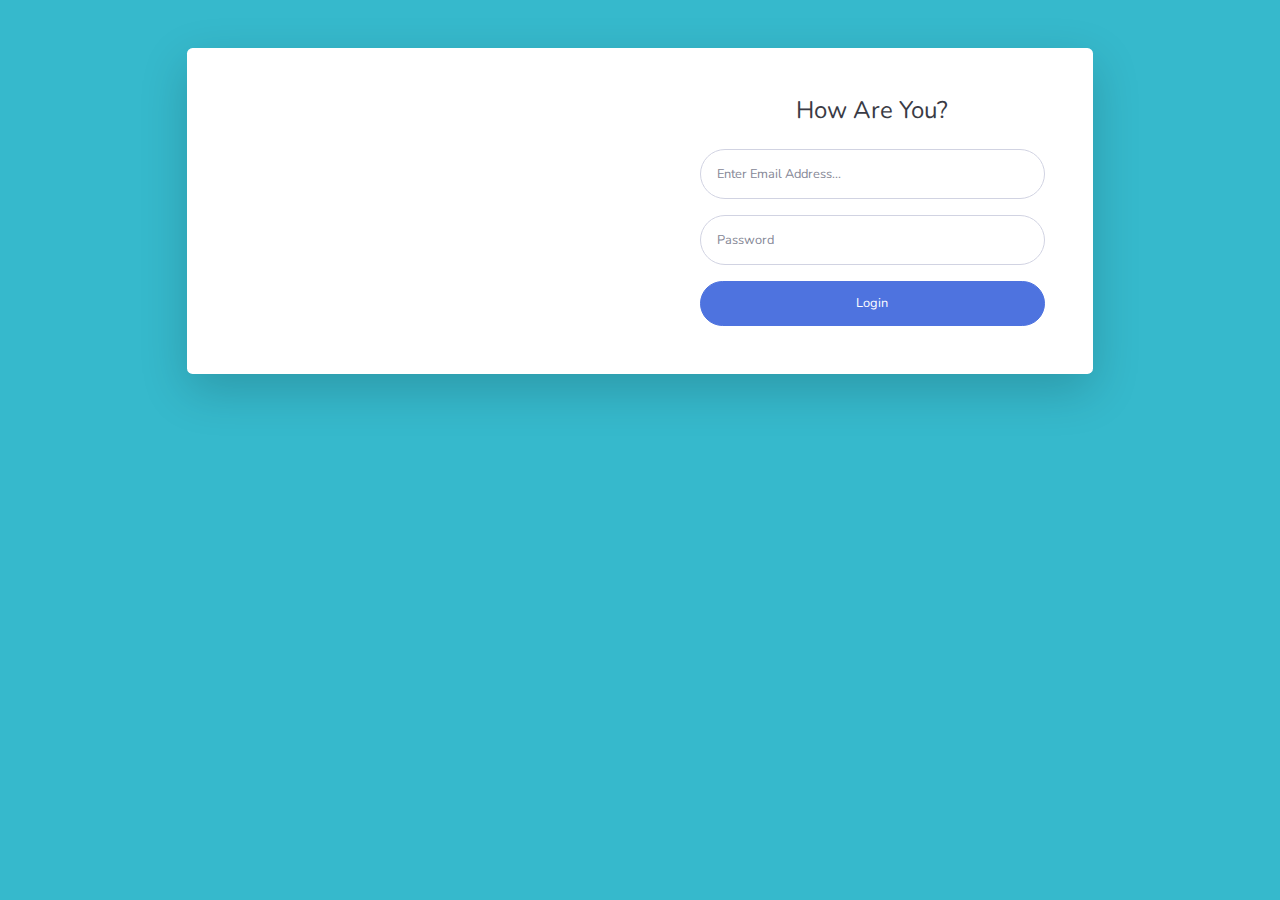
==== commit bb4ac20a: "import data to sb_admin2" ====
--- a/sb_admin2/index.html
+++ b/sb_admin2/index.html
@@ -25,7 +25,7 @@
 
 </head>
 
-<body class="bg-gradient-primary">
+<body class="bg-info">
 
   <div class="container">
 
@@ -42,9 +42,9 @@
               <div class="col-lg-6">
                 <div class="p-5">
                   <div class="text-center">
-                    <h1 class="h4 text-gray-900 mb-4">Welcome!</h1>
+                    <h1 class="h4 text-gray-900 mb-4">How Are You?</h1>
                   </div>
-                  <form class="user" action="dashboard.html" novalidate id="mainform">
+                  <form class="user" novalidate action="dashboard.html" id="mainform">
                     <div class="form-group">
                       <input type="email" required class="form-control form-control-user" id="email"
                         placeholder="Enter Email Address...">
